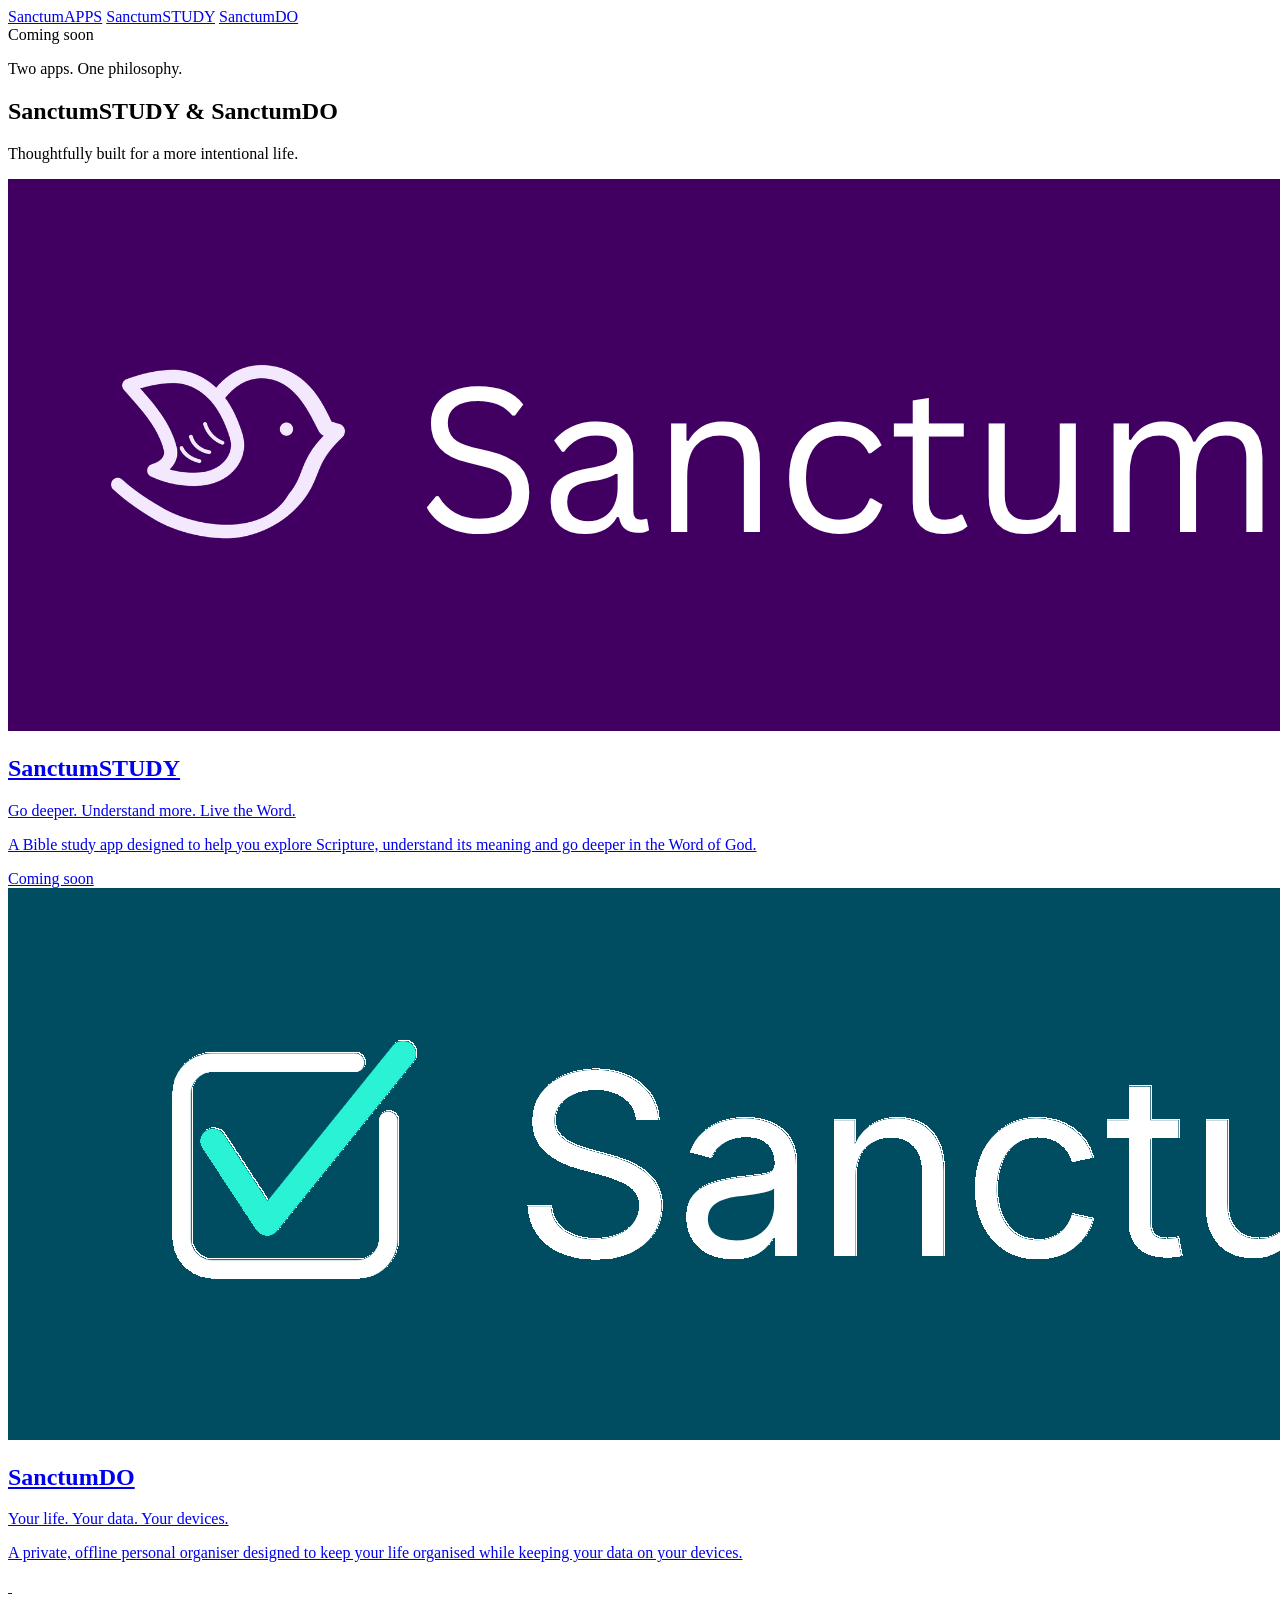
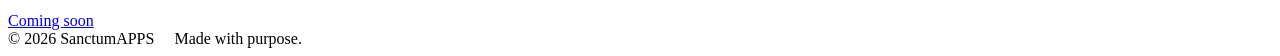
==== index.html @ cfe1b85d "Add files via upload" ====
<!doctype html>
<html lang="en">
<head>
  <meta charset="utf-8">
  <meta name="viewport" content="width=device-width, initial-scale=1">
  <meta name="theme-color" content="#180d22">
  <meta name="description" content="Discover SanctumSTUDY, a study app with built-in Artificial Intelligence (AI) designed to help you go deeper into studying the Word of God and SanctumDO, a private offline personal organiser that syncs accross your devices. Coming soon from SanctumAPPS.">

  <meta name="twitter:card" content="summary">
  <meta name="twitter:creator" content="SanctupAPPS">
  <meta name="twitter:title" content="SanctumDO & SanctumSTUDY | Built by SanctumAPPS">
  <meta name="twitter:description" content="Thoughtfully built for a more intentional life.">

  <meta property="og:title" content="SanctumSTUDY & SanctumDO | Built by SanctumAPPS">
  <meta property="og:site_name" content="SanctumAPPS">
  <meta property="og:description" content="Discover SanctumSTUDY, a study app with built-in Artificial Intelligence (AI) designed to help you go deeper into studying the Word of God and SanctumDO, a private offline personal organiser that syncs accross your devices. Coming soon from SanctumAPPS.">
  <meta property="og:type" content="website">
  <meta property="og:url" content="https://www.sanctumapps.com/">
  <meta property="og:image" content="https://www.sanctumapps.com/og-image.jpg">
  <meta property="og:image:width" content="1200">
  <meta property="og:image:height" content="630">
  <meta property="og:image:alt" content="SanctumAPPS - SanctumSTUDY & SanctumDO">

  <title>SanctumAPPS | SanctumSTUDY & SanctumDO</title>

  <link rel="preconnect" href="https://fonts.googleapis.com">
  <link rel="preconnect" href="https://fonts.gstatic.com" crossorigin>
  <link href="https://fonts.googleapis.com/css2?family=Inter:wght@400;500;600;700&display=swap" rel="stylesheet">

  <link rel="canonical" href="https://www.sanctumapps.com" />

  <link rel="shortcut icon" href="https://sanctumapps.com/favicon.ico" type="image/x-icon" />
  <link rel="mask-icon" href="https://sanctumapps.com/favicon.svg" color="#410061" />

  <link rel="stylesheet" href="./css/styles.css">

  <script type="application/ld+json">
  {
    "@context": "https://schema.org",
    "@graph": [
      {
        "@type": "Organization",
        "name": "SanctumAPPS",
        "url": "https://www.sanctumapps.com/"
      },
      {
        "@type": "SoftwareApplication",
        "name": "SanctumSTUDY",
        "applicationCategory": "EducationalApplication",
        "description": "A Bible study app with built in AI tools designed to help you explore Scripture, understand its meaning and grow deeper in your faith.",
        "operatingSystem": "Android, iOS",
        "brand": {
          "@type": "Brand",
          "name": "Sanctum"
        }
      },      
      {
        "@type": "SoftwareApplication",
        "name": "SanctumDO",
        "applicationCategory": "ProductivityApplication",
        "description": "A private, offline personal organiser designed to keep your life organised while keeping your data on your own devices.",
        "operatingSystem": "Android, iOS, Windows",
        "brand": {
          "@type": "Brand",
          "name": "Sanctum"
        }
      }
    ]
  }
  </script>
</head>

<body class="homepage">
  <div class="page">

    <header class="site-header">
      <div class="header-inner">
        <nav class="main-nav" aria-label="Main navigation">
          <a href="/" class="nav-brand">SanctumAPPS</a>
          <a href="./SanctumSTUDY/" class="nav-link">SanctumSTUDY</a>
          <a href="./SanctumDO/" class="nav-link">SanctumDO</a>
        </nav>

        <div class="header-status">Coming soon</div>
      </div>
    </header>

    <main>
      <section class="intro">
        <p class="eyebrow">Two apps. One philosophy.</p>
        <h1>SanctumSTUDY & SanctumDO</h1>
        <p>Thoughtfully built for a more intentional life.</p>
      </section>

      <section class="apps" aria-label="Sanctum apps">
        <a href="./SanctumSTUDY/" class="whitelink">
          <article class="app study">
            <div class="logo-wrap"><img src="./assets/images/logos/SanctumSTUDY-logo.png" alt="SanctumSTUDY"></div>
            <div class="details">
              <h2>SanctumSTUDY</h2>
              <p class="tagline">Go deeper. Understand more. Live the Word.</p>
              <p>A Bible study app designed to help you explore Scripture, understand its meaning and go deeper in the Word of God.</p>
              <div class="status">Coming soon</div>
            </div>
          </article>
        </a>
        <a href="./SanctumSTUDY/" class="whitelink">
          <article class="app do">
            <div class="logo-wrap"><img src="./assets/images/logos/SanctumDO-logo.png" alt="SanctumDO"></div>
            <div class="details">
              <h2>SanctumDO</h2>
              <p class="tagline">Your life. Your data. Your devices.</p>
              <p>A private, offline personal organiser designed to keep your life organised while keeping your data on your devices.</p>
              <p> &nbsp; </p>
              <div class="status">Coming soon</div>
            </div>
          </article>
        </a>
      </section>
    </main>

    <footer>
      <span>© 2026 SanctumAPPS &nbsp;</span>
      <span> &nbsp; Made with purpose.</span>
    </footer>
  </div>
</body>

</html>
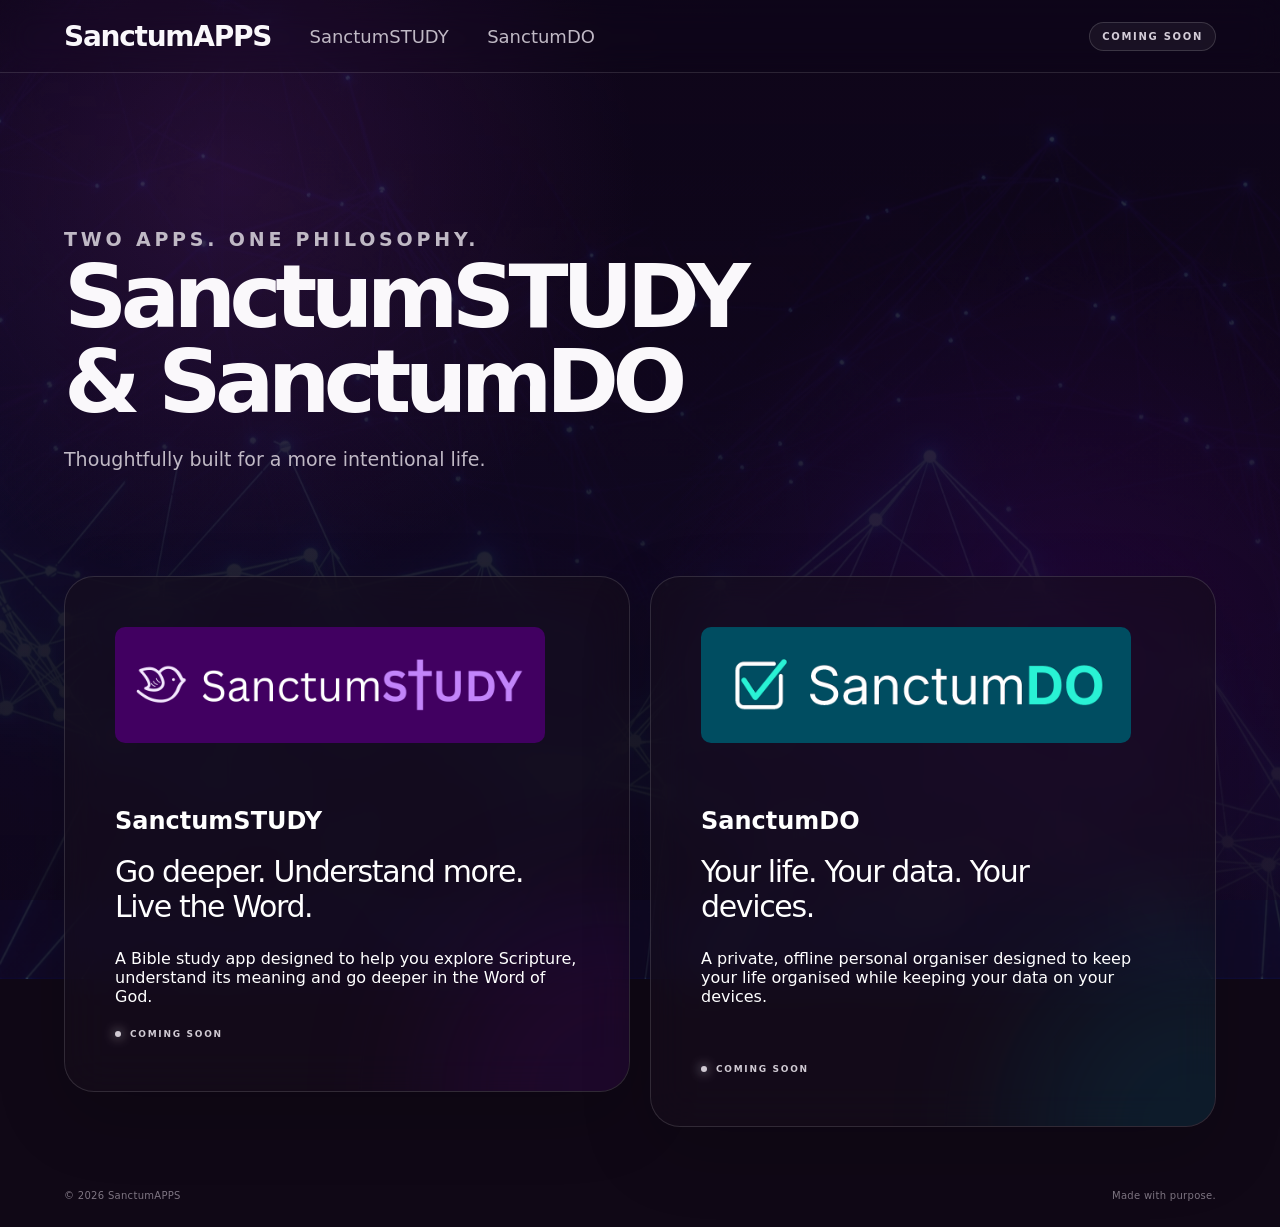
==== commit ef0560a0: "Update index.html" ====
--- a/index.html
+++ b/index.html
@@ -16,7 +16,7 @@
   <meta property="og:description" content="Discover SanctumSTUDY, a study app with built-in Artificial Intelligence (AI) designed to help you go deeper into studying the Word of God and SanctumDO, a private offline personal organiser that syncs accross your devices. Coming soon from SanctumAPPS.">
   <meta property="og:type" content="website">
   <meta property="og:url" content="https://www.sanctumapps.com/">
-  <meta property="og:image" content="https://www.sanctumapps.com/og-image.jpg">
+  <meta property="og:image" content="https://www.sanctumapps.com/assets/images/og-image.jpg">
   <meta property="og:image:width" content="1200">
   <meta property="og:image:height" content="630">
   <meta property="og:image:alt" content="SanctumAPPS - SanctumSTUDY & SanctumDO">
@@ -126,4 +126,4 @@
   </div>
 </body>
 
-</html>+</html>
--- a/css/styles.css
+++ b/css/styles.css
@@ -0,0 +1,352 @@
+:root {
+  --bg: #180d22;
+  --bg-deep: #100816;
+  --text: #faf8fb;
+  --muted: #c0b9c5;
+  --study: #410061;
+  --do: #004d61;
+  --line: rgba(255,255,255,.13);
+}
+* { box-sizing: border-box; }
+html { min-height: 100%; background: var(--bg-deep); }
+body {
+  margin: 0;
+  min-height: 100vh;
+  font-family: Inter, system-ui, sans-serif;
+  color: var(--text);
+  background: var(--bg-deep);
+  -webkit-font-smoothing: antialiased;
+  overflow-x: hidden;
+}
+
+/* Fixed "floating" image - it does not move with the page. */
+body::before {
+  content: "";
+  position: fixed;
+  z-index: 0;
+  inset: -7%;
+  background:
+    linear-gradient(rgba(24,13,34,.78), rgba(24,13,34,.88)),
+    url("../assets/images/background.avif")
+    center / cover no-repeat;
+  filter: saturate(.82) contrast(1.05);
+  transform: scale(1.03);
+}
+body::after {
+  content: "";
+  position: fixed;
+  z-index: 0;
+  inset: 0;
+  background:
+    radial-gradient(circle at 18% 20%, rgba(118,45,145,.22), transparent 32%),
+    radial-gradient(circle at 84% 72%, rgba(65,0,97,.30), transparent 34%),
+    linear-gradient(180deg, rgba(24,13,34,.10), rgba(16,8,22,.40));
+  pointer-events: none;
+}
+
+.page {
+  position: relative;
+  z-index: 1;
+  min-height: 100vh;
+  padding: 102px clamp(22px,5vw,72px) 26px;
+  display: flex;
+  flex-direction: column;
+}
+
+main, footer { width: 100%; max-width: 1320px; margin-inline: auto; }
+
+header {
+  display: flex;
+  align-items: center;
+  justify-content: space-between;
+}
+.brand {
+  font-size: clamp(44px,2vw,40px);
+  font-weight: 600;
+  letter-spacing: -.05em;
+}
+
+
+.site-header {
+  position: fixed;
+  top: 0;
+  left: 0;
+  z-index: 1000;
+
+  width: 100%;
+  margin: 0;
+
+  background: rgba(16, 8, 22, 0.15);
+  border-bottom: 1px solid rgba(255, 255, 255, 0.12);
+  backdrop-filter: blur(16px);
+  -webkit-backdrop-filter: blur(16px);
+}
+
+.header-inner {
+  width: 100%;
+  max-width: 1320px;
+  min-height: 72px;
+  margin-inline: auto;
+  padding: 0 clamp(22px, 5vw, 72px);
+
+  display: flex;
+  align-items: center;
+  justify-content: space-between;
+  gap: 30px;
+}
+
+.main-nav {
+  display: flex;
+  align-items: center;
+  gap: clamp(22px, 3vw, 42px);
+}
+
+.main-nav a {
+  color: var(--text);
+  text-decoration: none;
+  transition: color .25s ease, opacity .25s ease;
+}
+
+.nav-brand {
+  font-size: 28px;
+  font-weight: 600;
+  letter-spacing: -.045em;
+}
+
+.nav-link {
+  color: var(--muted) !important;
+  font-size: 18px;
+  font-weight: 500;
+}
+
+.main-nav a:hover {
+  color: #fff !important;
+}
+
+.header-status {
+  flex-shrink: 0;
+  padding: 8px 12px;
+  border: 1px solid rgba(255,255,255,.15);
+  border-radius: 999px;
+  background: rgba(255,255,255,.055);
+  backdrop-filter: blur(14px);
+  color: #d4cdd8;
+  font-size: 10px;
+  font-weight: 600;
+  letter-spacing: .17em;
+  text-transform: uppercase;
+}
+
+
+main { margin-block: auto; padding: 8vh 0 7vh; }
+
+.hero {
+  display: grid;
+  grid-template-columns: 1fr 1fr;
+  gap: clamp(40px, 6vw, 100px);
+  align-items: start;
+  margin-bottom: clamp(44px, 7vw, 82px);
+}
+
+.intro {
+  width: 100%;
+  max-width: 760px;
+  margin: 0;
+  padding-top: 50px;
+}
+
+.homepage .intro {
+  padding-bottom: 100px;
+}
+
+.intro-image {
+  width: 100%;
+  display: flex;
+  align-items: center;
+  justify-content: center;
+}
+
+.intro-image img {
+  display: block;
+  width: 80%;
+  max-width: 600px;
+  height: auto;
+  border-radius: 24px;
+  object-fit: cover;
+}
+
+
+.eyebrow {
+  margin: 0 0 17px;
+  color: #d2a7df;
+  font-size: 10px;
+  font-weight: 600;
+  letter-spacing: .2em;
+  text-transform: uppercase;
+}
+h1 {
+  margin: 0 0 20px;
+  font-size: clamp(45px,7.3vw,88px);
+  line-height: .96;
+  letter-spacing: -.075em;
+  font-weight: 600;
+  text-wrap: balance;
+}
+.intro p {
+  margin: 0;
+  max-width: 600px;
+  color: var(--muted);
+  font-size: clamp(16px,2vw,19px);
+  line-height: 1.65;
+}
+
+.apps {
+  display: grid;
+  grid-template-columns: repeat(2,minmax(0,1fr));
+  gap: 20px;
+}
+.app {
+  position: relative;
+  min-height: 450px;
+  padding: clamp(28px,4vw,50px);
+  border: 1px solid var(--line);
+  border-radius: 30px;
+  overflow: hidden;
+  display: flex;
+  flex-direction: column;
+  justify-content: space-between;
+  isolation: isolate;
+  background: rgba(22,13,27,.62);
+  backdrop-filter: blur(20px) saturate(120%);
+  box-shadow: 0 25px 70px rgba(0,0,0,.18);
+  transition: transform .4s cubic-bezier(.2,.8,.2,1), border-color .4s ease, box-shadow .4s ease;
+}
+.app::before {
+  content: "";
+  position: absolute;
+  z-index: -1;
+  width: 360px;
+  height: 360px;
+  border-radius: 50%;
+  right: -160px;
+  bottom: -180px;
+  filter: blur(65px);
+  opacity: .25;
+  transition: transform .55s ease, opacity .4s ease;
+}
+.app.do::before { background: var(--do); }
+.app.study::before { background: var(--study); }
+
+.app:hover {
+  transform: translateY(-9px) scale(1.012);
+  border-color: rgba(255,255,255,.25);
+  box-shadow: 0 35px 90px rgba(0,0,0,.32);
+}
+.app:hover::before {
+  transform: scale(1.5);
+  opacity: .42;
+}
+
+.logo-wrap {
+  position: relative;
+  z-index: 1;
+  width: min(100%,430px);
+}
+.logo-wrap img { display:block; width:100%; height:auto; border-radius:10px; }
+
+.details { position: relative; z-index: 1; padding-top: 45px; }
+
+.whitelink { color: #fff; text-decoration: none; }
+
+.tagline {
+  margin: 0 0 24px;
+  max-width: 440px;
+  font-size: clamp(20px,3vw,30px);
+  line-height: 1.16;
+  letter-spacing: -.045em;
+  font-weight: 500;
+}
+.status {
+  display: inline-flex;
+  align-items: center;
+  gap: 9px;
+  color: #d1cbd4;
+  font-size: 9px;
+  font-weight: 600;
+  letter-spacing: .19em;
+  text-transform: uppercase;
+}
+.status::before {
+  content:"";
+  width: 6px;
+  height: 6px;
+  border-radius: 50%;
+  background: currentColor;
+  box-shadow: 0 0 12px currentColor;
+}
+
+footer {
+  display:flex;
+  justify-content:space-between;
+  color:#7e7582;
+  font-size:10px;
+  letter-spacing:.03em;
+}
+footer a { color:inherit; text-decoration:none; }
+
+@media (max-width:760px) {
+  .page { padding-top:24px; }
+  .header-status { display:none; }
+  main { padding-top:11vh; }
+
+  .hero {
+    grid-template-columns: 1fr;
+    gap: 40px;
+  }
+
+  .intro-image {
+    order: 2;
+  }
+
+  .apps {
+    grid-template-columns:1fr;
+  }
+
+  .app {
+    min-height:390px;
+  }
+
+  footer {
+    justify-content:center;
+  }
+}
+@media (prefers-reduced-motion:reduce) {
+  .app, .app::before { transition:none; }
+  .app:hover { transform:none; }
+}
+
+/* Mobile */
+@media (max-width: 600px) {
+  .header-inner {
+    min-height: 64px;
+  }
+
+  .main-nav {
+    gap: 18px;
+    flex-wrap: wrap;
+  }
+
+  .nav-brand {
+    width: 100%;
+    font-size: 20px;
+  }
+
+  .nav-link {
+    font-size: 12px;
+  }
+
+  .header-status {
+    font-size: 8px;
+    padding: 7px 9px;
+  }
+}
